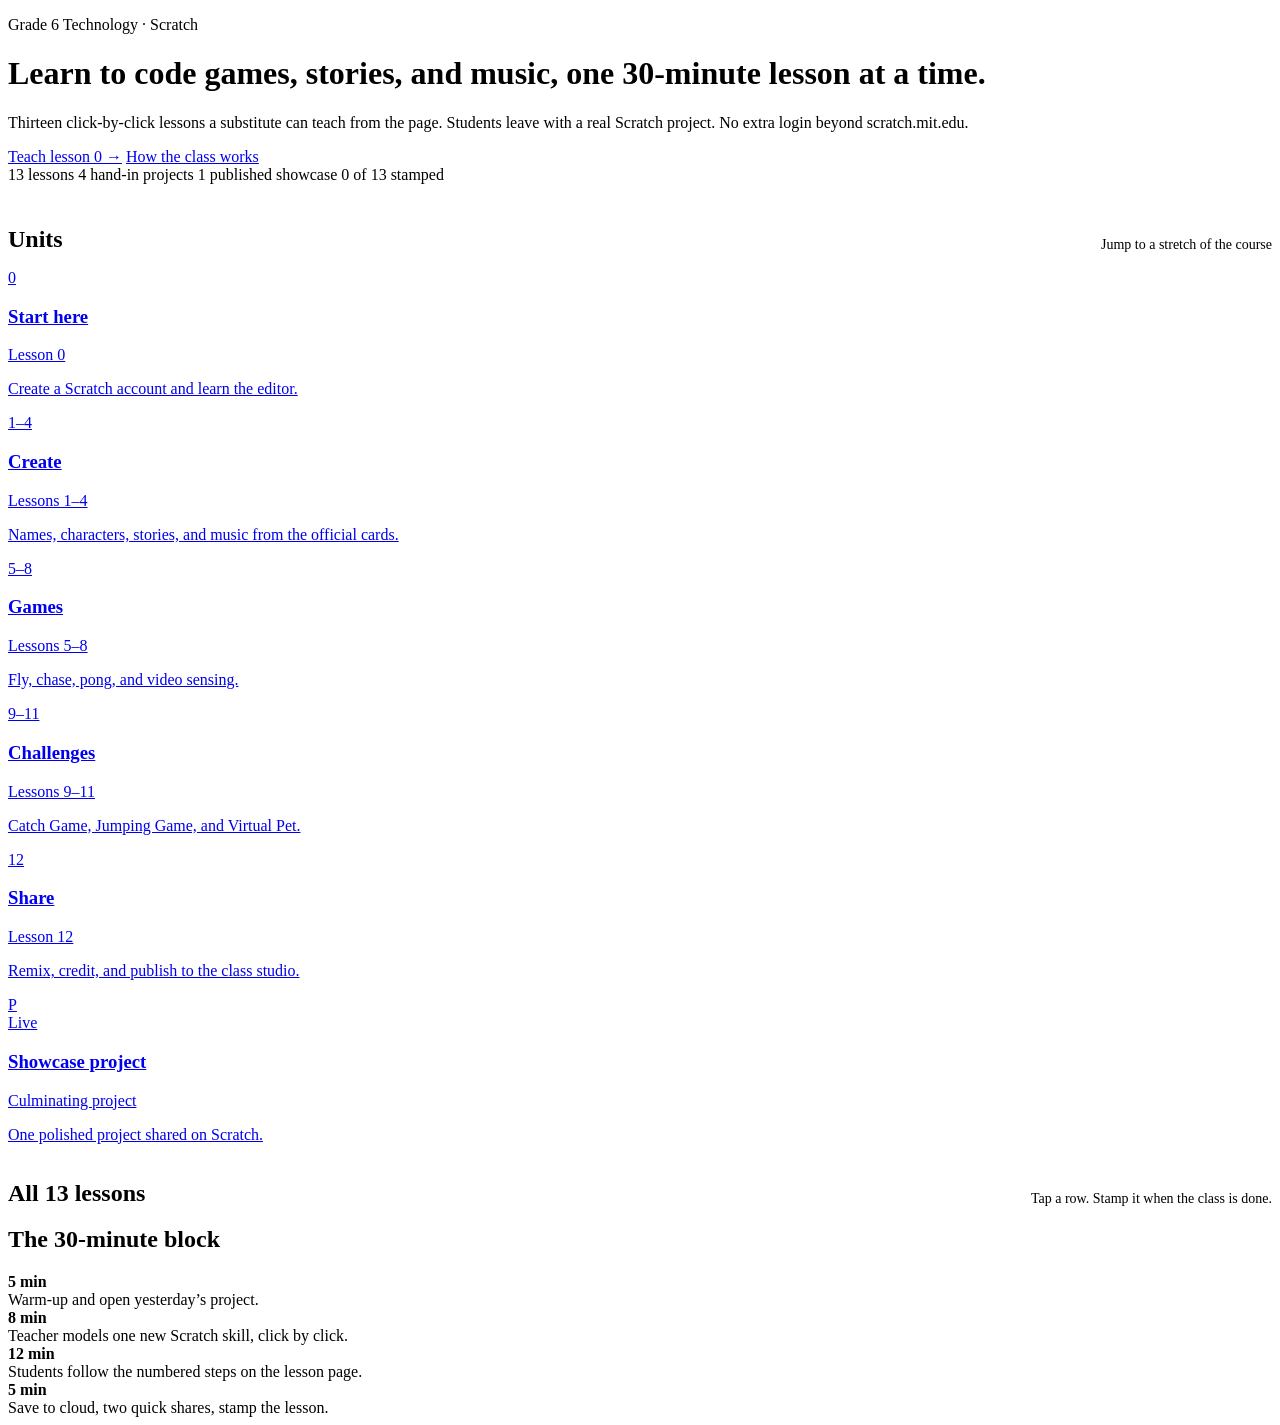
==== index.html @ 729f9aac "Add course map, lesson page, and how-to page" ====
<!DOCTYPE html>
<html lang="en">
<head>
  <meta charset="UTF-8" />
  <meta name="viewport" content="width=device-width, initial-scale=1.0" />
  <title>Grade 6 Tech · Scratch</title>
  <link rel="icon" href="favicon.svg" type="image/svg+xml" />
  <link rel="preconnect" href="https://fonts.googleapis.com" />
  <link href="https://fonts.googleapis.com/css2?family=Figtree:wght@400;500;600;650;700&family=Newsreader:opsz,wght@6..72,500;6..72,560;6..72,650&display=swap" rel="stylesheet" />
  <link rel="stylesheet" href="styles.css" />
</head>
<body>
  <div id="app">
    <div class="hero-grid">
      <div>
        <p class="kicker">Grade 6 Technology · Scratch</p>
        <h1>Learn to code games, stories, and music, one 30-minute lesson at a time.</h1>
        <p class="lead">Thirteen click-by-click lessons a substitute can teach from the page. Students leave with a real Scratch project. No extra login beyond scratch.mit.edu.</p>
        <div class="actions">
          <a class="btn btn-primary" id="teach-now" href="lesson.html?n=0">Teach lesson 0 →</a>
          <a class="btn btn-ghost" href="how-to.html">How the class works</a>
        </div>
        <div class="meta-row">
          <span>13 lessons</span>
          <span>4 hand-in projects</span>
          <span>1 published showcase</span>
          <span id="stamp-meta">0 of 13 stamped</span>
        </div>
      </div>
      <aside class="panel" id="this-week"></aside>
    </div>

    <div style="display:flex;align-items:end;justify-content:space-between;gap:12px;margin-top:42px;">
      <h2 style="margin:0;">Units</h2>
      <div style="color:var(--subtle);font-size:14px;">Jump to a stretch of the course</div>
    </div>
    <div class="cards" style="margin-top:16px;">
      <a class="card" href="lesson.html?n=0">
        <div class="card-top"><div class="icon-pill">0</div></div>
        <h3>Start here</h3>
        <div class="weeks">Lesson 0</div>
        <p>Create a Scratch account and learn the editor.</p>
      </a>
      <a class="card" href="lesson.html?n=1">
        <div class="card-top"><div class="icon-pill">1–4</div></div>
        <h3>Create</h3>
        <div class="weeks">Lessons 1–4</div>
        <p>Names, characters, stories, and music from the official cards.</p>
      </a>
      <a class="card" href="lesson.html?n=5">
        <div class="card-top"><div class="icon-pill">5–8</div></div>
        <h3>Games</h3>
        <div class="weeks">Lessons 5–8</div>
        <p>Fly, chase, pong, and video sensing.</p>
      </a>
      <a class="card" href="lesson.html?n=9">
        <div class="card-top"><div class="icon-pill">9–11</div></div>
        <h3>Challenges</h3>
        <div class="weeks">Lessons 9–11</div>
        <p>Catch Game, Jumping Game, and Virtual Pet.</p>
      </a>
      <a class="card" href="lesson.html?n=12">
        <div class="card-top"><div class="icon-pill">12</div></div>
        <h3>Share</h3>
        <div class="weeks">Lesson 12</div>
        <p>Remix, credit, and publish to the class studio.</p>
      </a>
      <a class="card" href="final.html">
        <div class="card-top"><div class="icon-pill">P</div><span class="badge">Live</span></div>
        <h3>Showcase project</h3>
        <div class="weeks">Culminating project</div>
        <p>One polished project shared on Scratch.</p>
      </a>
    </div>

    <div style="display:flex;align-items:end;justify-content:space-between;gap:12px;margin-top:36px;">
      <h2 style="margin:0;">All 13 lessons</h2>
      <div style="color:var(--subtle);font-size:14px;">Tap a row. Stamp it when the class is done.</div>
    </div>
    <div class="lesson-list" id="lesson-list" style="margin-top:14px;"></div>

    <h2>The 30-minute block</h2>
    <div class="cards">
      <div class="note" style="margin:0;"><strong>5 min</strong><br>Warm-up and open yesterday’s project.</div>
      <div class="note" style="margin:0;"><strong>8 min</strong><br>Teacher models one new Scratch skill, click by click.</div>
      <div class="note" style="margin:0;"><strong>12 min</strong><br>Students follow the numbered steps on the lesson page.</div>
      <div class="note" style="margin:0;"><strong>5 min</strong><br>Save to cloud, two quick shares, stamp the lesson.</div>
    </div>
  </div>
  <script src="lessons-a1.js"></script>
  <script src="lessons-a2.js"></script>
  <script src="lessons-b.js"></script>
  <script src="data.js"></script>
  <script src="app.js"></script>
</body>
</html>
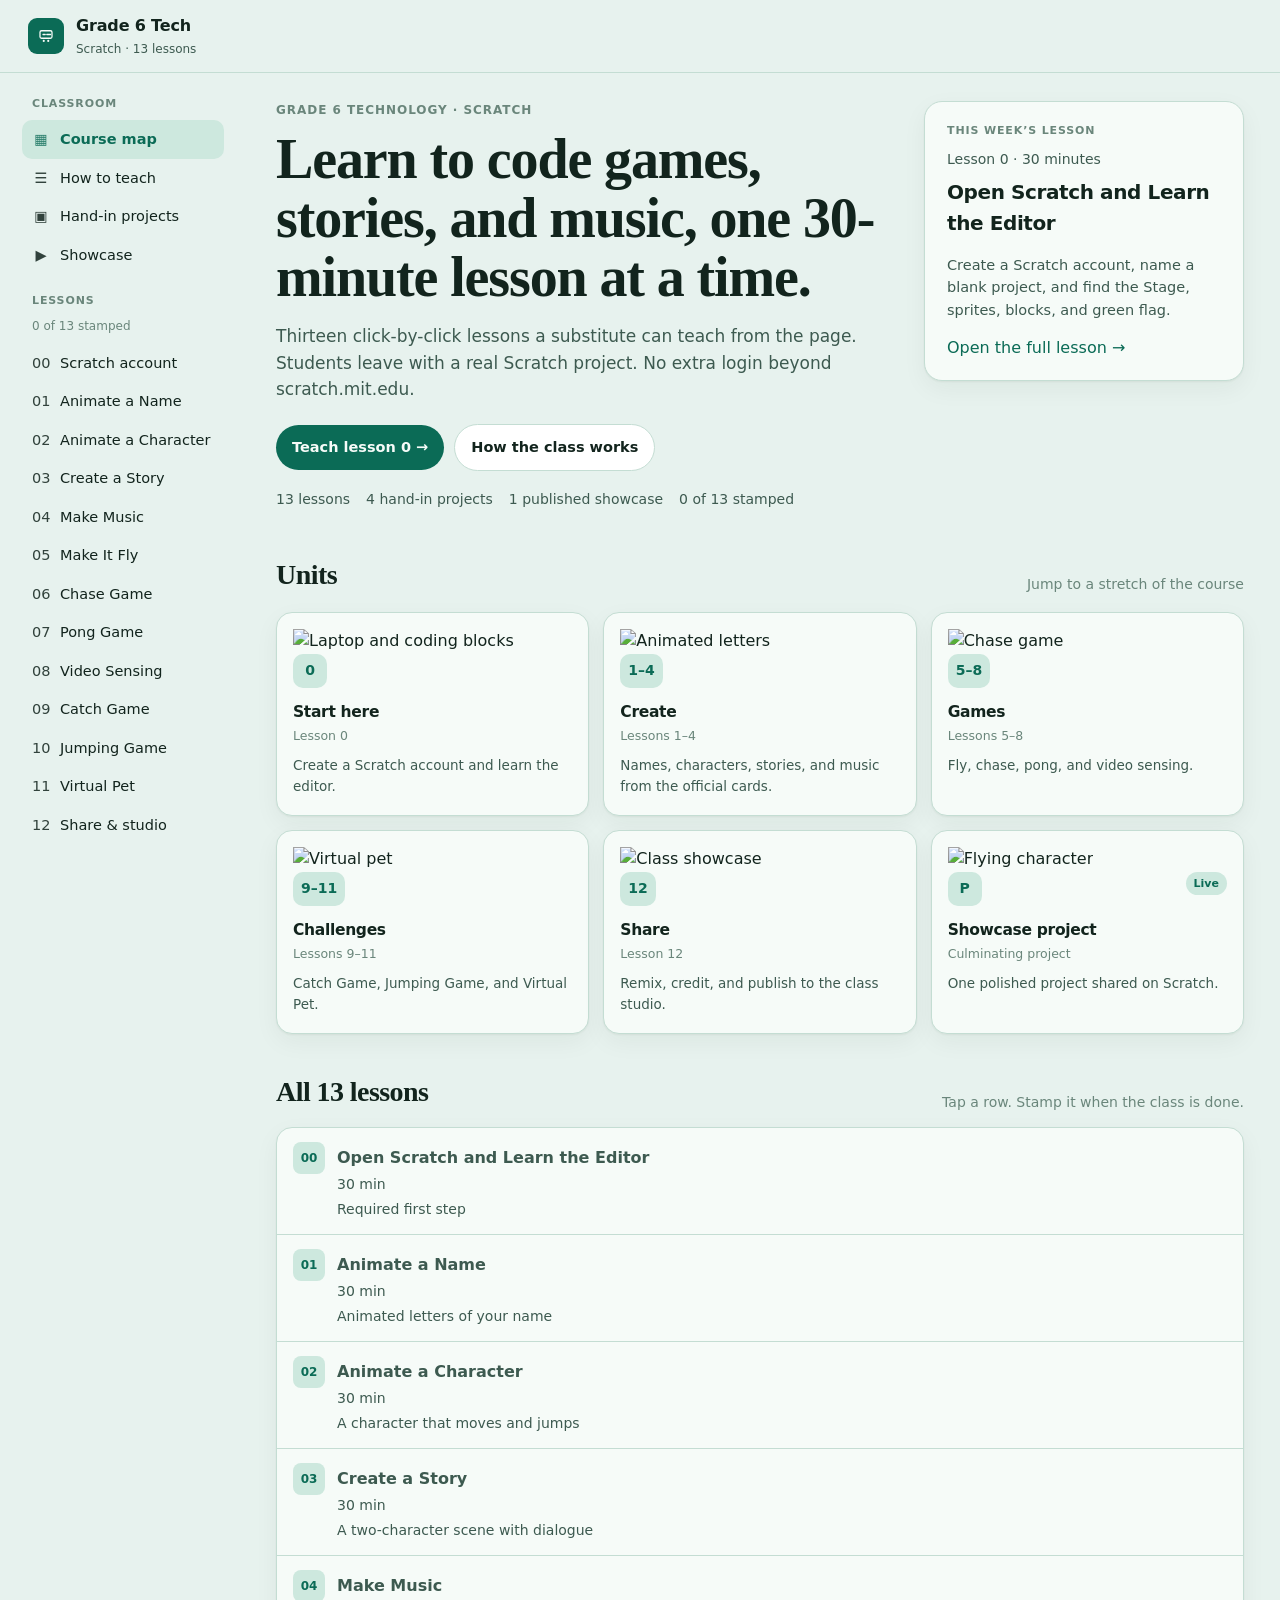
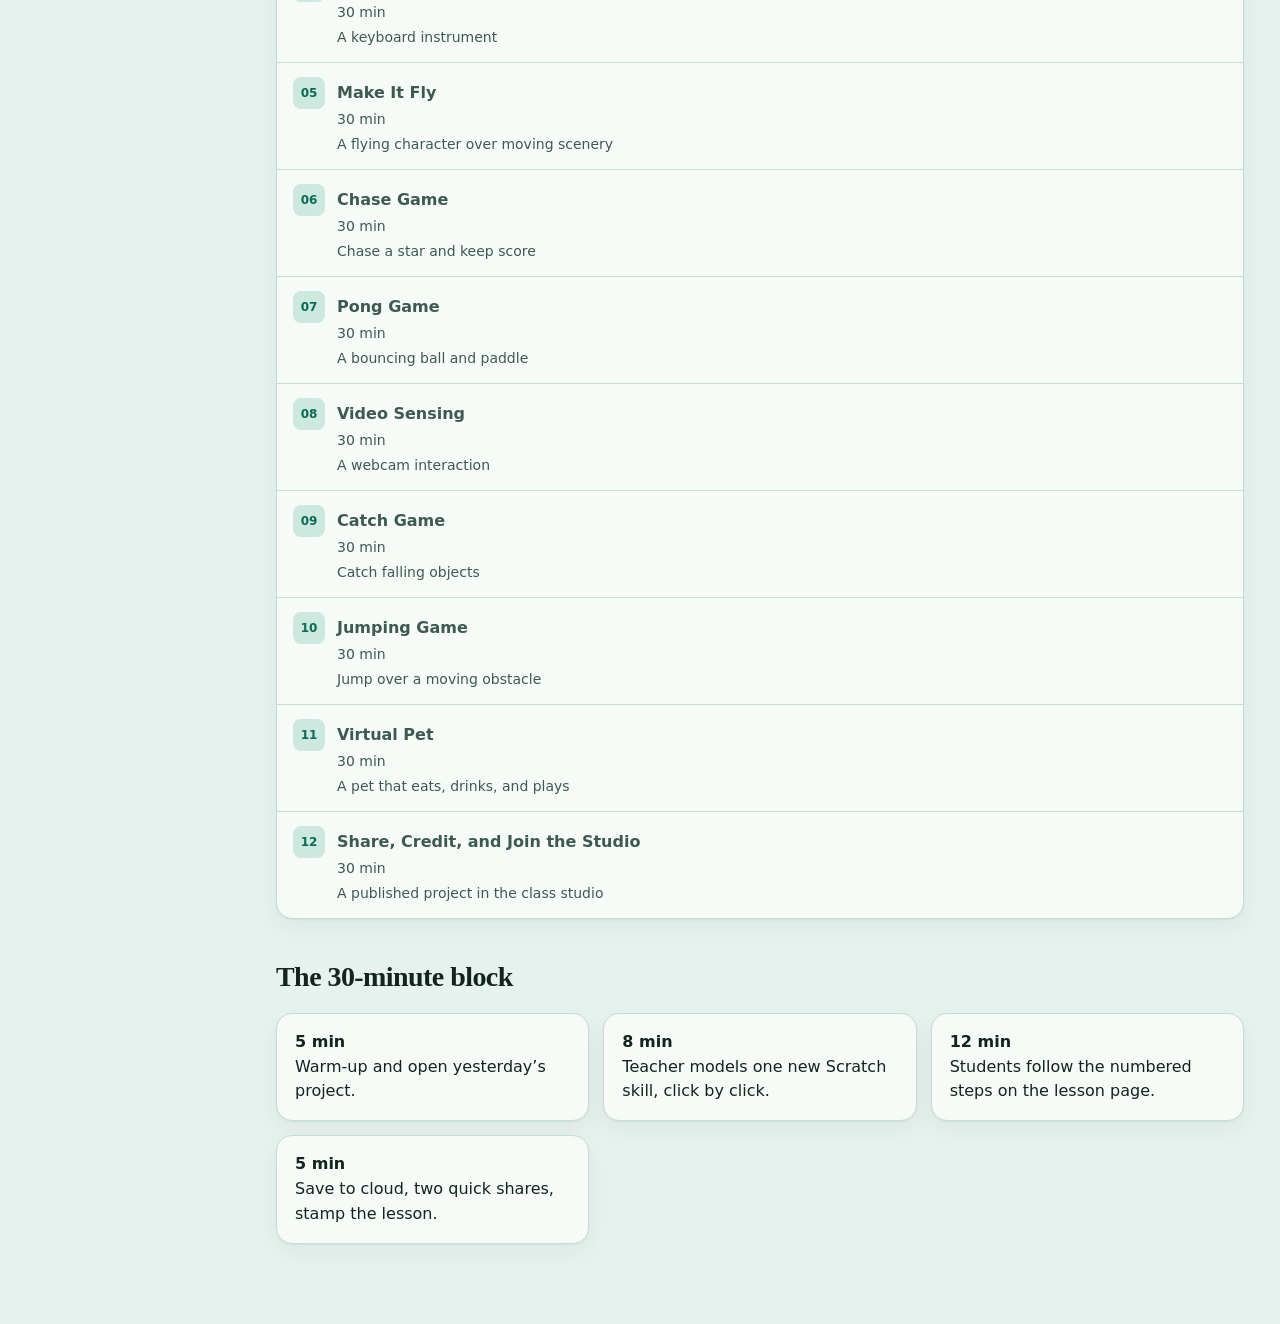
==== commit 19cdf831: "Add unit card illustrations on the course map" ====
--- a/index.html
+++ b/index.html
@@ -36,36 +36,42 @@
     </div>
     <div class="cards" style="margin-top:16px;">
       <a class="card" href="lesson.html?n=0">
+        <div class="card-art"><img src="img/thumb-0.svg" alt="Laptop and coding blocks"></div>
         <div class="card-top"><div class="icon-pill">0</div></div>
         <h3>Start here</h3>
         <div class="weeks">Lesson 0</div>
         <p>Create a Scratch account and learn the editor.</p>
       </a>
       <a class="card" href="lesson.html?n=1">
+        <div class="card-art"><img src="img/thumb-1.svg" alt="Animated letters"></div>
         <div class="card-top"><div class="icon-pill">1–4</div></div>
         <h3>Create</h3>
         <div class="weeks">Lessons 1–4</div>
         <p>Names, characters, stories, and music from the official cards.</p>
       </a>
       <a class="card" href="lesson.html?n=5">
+        <div class="card-art"><img src="img/thumb-6.svg" alt="Chase game"></div>
         <div class="card-top"><div class="icon-pill">5–8</div></div>
         <h3>Games</h3>
         <div class="weeks">Lessons 5–8</div>
         <p>Fly, chase, pong, and video sensing.</p>
       </a>
       <a class="card" href="lesson.html?n=9">
+        <div class="card-art"><img src="img/thumb-11.svg" alt="Virtual pet"></div>
         <div class="card-top"><div class="icon-pill">9–11</div></div>
         <h3>Challenges</h3>
         <div class="weeks">Lessons 9–11</div>
         <p>Catch Game, Jumping Game, and Virtual Pet.</p>
       </a>
       <a class="card" href="lesson.html?n=12">
+        <div class="card-art"><img src="img/thumb-12.svg" alt="Class showcase"></div>
         <div class="card-top"><div class="icon-pill">12</div></div>
         <h3>Share</h3>
         <div class="weeks">Lesson 12</div>
         <p>Remix, credit, and publish to the class studio.</p>
       </a>
       <a class="card" href="final.html">
+        <div class="card-art"><img src="img/thumb-5.svg" alt="Flying character"></div>
         <div class="card-top"><div class="icon-pill">P</div><span class="badge">Live</span></div>
         <h3>Showcase project</h3>
         <div class="weeks">Culminating project</div>
@@ -91,6 +97,7 @@
   <script src="lessons-a2.js"></script>
   <script src="lessons-b.js"></script>
   <script src="data.js"></script>
+  <script src="graphics.js"></script>
   <script src="app.js"></script>
 </body>
 </html>
--- a/styles.css
+++ b/styles.css
@@ -0,0 +1,346 @@
+:root {
+  --bg: #e7f2ee;
+  --surface: #eef7f3;
+  --paper: #f6fbf8;
+  --fg: #12241d;
+  --muted: #3d5a50;
+  --subtle: #6a867b;
+  --primary: #0b6b56;
+  --primary-soft: #cde8de;
+  --line: #c4ddd3;
+  --hover-line: #a6cbbd;
+  --shadow: 0 1px 2px rgba(18, 36, 29, 0.05), 0 8px 24px rgba(18, 36, 29, 0.05);
+  --font-sans: "Figtree", ui-sans-serif, system-ui, sans-serif;
+  --font-display: "Newsreader", "Iowan Old Style", Georgia, serif;
+}
+
+* { box-sizing: border-box; }
+html, body { margin: 0; }
+html { scroll-behavior: smooth; }
+body {
+  font-family: var(--font-sans);
+  background: var(--bg);
+  color: var(--fg);
+  min-height: 100vh;
+  line-height: 1.55;
+}
+
+a { color: var(--primary); text-decoration: none; }
+a:hover { text-decoration: underline; }
+button:not(:disabled) { cursor: pointer; }
+
+.topbar {
+  position: sticky;
+  top: 0;
+  z-index: 40;
+  display: flex;
+  align-items: center;
+  justify-content: space-between;
+  gap: 16px;
+  padding: 14px 28px;
+  background: var(--bg);
+  border-bottom: 1px solid var(--line);
+}
+.brand-wrap { display: flex; align-items: center; gap: 8px; }
+.brand {
+  display: flex;
+  align-items: center;
+  gap: 12px;
+  color: inherit;
+  text-decoration: none;
+}
+.brand:hover { text-decoration: none; }
+.logo {
+  width: 36px;
+  height: 36px;
+  border-radius: 9px;
+  background: var(--primary);
+  color: var(--paper);
+  display: grid;
+  place-items: center;
+  flex-shrink: 0;
+}
+.brand-title { font-weight: 650; font-size: 16px; letter-spacing: -0.01em; }
+.brand-sub { font-size: 12px; color: var(--muted); margin-top: 1px; }
+.menu-btn {
+  display: none;
+  width: 44px;
+  height: 44px;
+  border: 0;
+  background: transparent;
+  font-size: 20px;
+  color: var(--fg);
+}
+
+.role-toggle {
+  display: inline-flex;
+  background: #fff;
+  border: 1px solid var(--line);
+  border-radius: 999px;
+  padding: 3px;
+}
+.role-toggle button {
+  border: 0;
+  background: transparent;
+  color: var(--muted);
+  font: inherit;
+  font-size: 13px;
+  font-weight: 600;
+  padding: 6px 12px;
+  min-height: 32px;
+  border-radius: 999px;
+}
+.role-toggle button.active {
+  background: var(--primary);
+  color: #f6fbf8;
+}
+
+.shell {
+  display: grid;
+  grid-template-columns: 240px minmax(0, 1fr);
+  min-height: calc(100vh - 65px);
+}
+.sidebar { padding: 22px 16px 40px 22px; }
+.nav-label {
+  font-size: 11px;
+  letter-spacing: 0.08em;
+  text-transform: uppercase;
+  color: var(--subtle);
+  font-weight: 650;
+  margin: 18px 10px 8px;
+}
+.nav-label:first-child { margin-top: 0; }
+.nav-meta { margin: 0 10px 8px; font-size: 12px; color: var(--subtle); }
+.nav-link {
+  display: flex;
+  align-items: center;
+  gap: 10px;
+  padding: 8px 10px;
+  border-radius: 10px;
+  color: var(--fg);
+  text-decoration: none;
+  font-size: 14.5px;
+}
+.nav-link:hover { background: rgba(11, 107, 86, 0.07); text-decoration: none; }
+.nav-link.active { background: var(--primary-soft); color: var(--primary); font-weight: 600; }
+.nav-ico { width: 18px; text-align: center; opacity: 0.85; }
+
+.nav-overlay {
+  position: fixed;
+  inset: 65px 0 0;
+  z-index: 30;
+  background: rgba(231, 242, 238, 0.97);
+  overflow: auto;
+  padding: 16px;
+}
+
+.main { padding: 28px 36px 80px; max-width: 1080px; }
+.kicker {
+  font-size: 12px;
+  letter-spacing: 0.08em;
+  text-transform: uppercase;
+  color: var(--subtle);
+  font-weight: 650;
+  margin: 0 0 10px;
+}
+h1, h2, h3 { font-family: var(--font-display); font-weight: 560; letter-spacing: -0.02em; }
+h1 { font-size: clamp(36px, 5vw, 56px); line-height: 1.05; margin: 0 0 16px; }
+h2 { font-size: 28px; margin: 36px 0 14px; }
+h3 { font-size: 22px; margin: 0 0 8px; }
+.lead { font-size: 17px; color: var(--muted); max-width: 42rem; }
+
+.actions { display: flex; flex-wrap: wrap; gap: 10px; margin: 22px 0 18px; align-items: center; }
+.btn {
+  display: inline-flex;
+  align-items: center;
+  gap: 8px;
+  border: 0;
+  border-radius: 999px;
+  padding: 11px 16px;
+  font: inherit;
+  font-weight: 650;
+  font-size: 14.5px;
+  text-decoration: none;
+}
+.btn:hover { text-decoration: none; }
+.btn-primary { background: var(--primary); color: #f6fbf8; }
+.btn-primary:hover { background: #084d3e; }
+.btn-ghost {
+  background: #fff;
+  color: var(--fg);
+  border: 1px solid var(--line);
+}
+.meta-row {
+  display: flex;
+  flex-wrap: wrap;
+  gap: 16px;
+  color: var(--muted);
+  font-size: 14px;
+}
+
+.hero-grid {
+  display: grid;
+  grid-template-columns: minmax(0, 1fr) 320px;
+  gap: 28px;
+  align-items: start;
+}
+.panel {
+  background: var(--paper);
+  border: 1px solid var(--line);
+  border-radius: 18px;
+  box-shadow: var(--shadow);
+  padding: 20px 22px;
+}
+.panel h3 { font-family: var(--font-sans); font-size: 20px; font-weight: 700; }
+.soft-kicker { color: var(--subtle); font-size: 11px; letter-spacing: 0.08em; text-transform: uppercase; font-weight: 700; margin-bottom: 10px; }
+.week-meta { color: var(--muted); font-size: 14px; margin-bottom: 6px; }
+.panel p { color: var(--muted); font-size: 14.5px; }
+
+.cards {
+  display: grid;
+  grid-template-columns: repeat(3, minmax(0, 1fr));
+  gap: 14px;
+}
+.card {
+  background: var(--paper);
+  border: 1px solid var(--line);
+  border-radius: 16px;
+  padding: 16px 16px 14px;
+  box-shadow: var(--shadow);
+  color: inherit;
+  text-decoration: none;
+  display: block;
+}
+.card:hover { border-color: var(--hover-line); text-decoration: none; }
+.card-top { display: flex; align-items: flex-start; justify-content: space-between; gap: 8px; }
+.icon-pill {
+  min-width: 34px; height: 34px; padding: 0 8px; border-radius: 10px;
+  background: var(--primary-soft); color: var(--primary);
+  display: grid; place-items: center; font-size: 14px; font-weight: 600;
+}
+.badge {
+  font-size: 11px; font-weight: 700; padding: 3px 8px; border-radius: 999px;
+  background: var(--primary-soft); color: var(--primary);
+}
+.card h3 { font-family: var(--font-sans); font-size: 15.5px; font-weight: 700; margin: 12px 0 0; }
+.weeks { color: var(--subtle); font-size: 12.5px; margin-top: 2px; }
+.card p { color: var(--muted); font-size: 13.5px; margin: 10px 0 4px; }
+
+.lesson-list {
+  overflow: hidden;
+  background: var(--paper);
+  border: 1px solid var(--line);
+  border-radius: 16px;
+  box-shadow: var(--shadow);
+}
+.lesson-row {
+  display: flex;
+  align-items: flex-start;
+  gap: 12px;
+  padding: 14px 16px;
+  color: inherit;
+  text-decoration: none;
+}
+.lesson-row.bordered { border-top: 1px solid var(--line); }
+.lesson-row:hover { background: rgba(205, 232, 222, 0.45); text-decoration: none; }
+.row-top { display: flex; justify-content: space-between; gap: 8px; flex-wrap: wrap; }
+.row-top strong { font-family: var(--font-sans); font-size: 16px; }
+.mins { font-size: 12px; color: var(--subtle); }
+.muted { display: block; margin-top: 2px; color: var(--muted); font-size: 14px; }
+
+.note {
+  background: var(--paper);
+  border: 1px solid var(--line);
+  border-radius: 16px;
+  padding: 16px 18px;
+  margin: 12px 0;
+  box-shadow: var(--shadow);
+}
+.note h3, .note h4 { font-family: var(--font-sans); font-weight: 700; font-size: 20px; }
+.steps { padding-left: 18px; }
+.steps li { margin: 10px 0; }
+.note ul { padding-left: 18px; }
+.note li { margin: 8px 0; }
+.teacher-only.hidden-role, .student-only.hidden-role { display: none !important; }
+.hint { color: var(--muted); font-size: 14px; margin: 0 0 12px; }
+.count { color: var(--muted); font-size: 14px; margin: 0 0 20px; }
+
+.step-cards, .check-cards { list-style: none; padding: 0; margin: 0; display: flex; flex-direction: column; gap: 10px; }
+.step-card, .check-card {
+  width: 100%;
+  display: flex;
+  align-items: flex-start;
+  gap: 12px;
+  text-align: left;
+  border: 1px solid var(--line);
+  background: var(--surface);
+  border-radius: 12px;
+  padding: 14px;
+  font: inherit;
+  color: inherit;
+}
+.step-card:hover, .check-card:hover { border-color: var(--hover-line); }
+.step-card.done, .check-card.done { background: rgba(205, 232, 222, 0.7); border-color: rgba(11, 107, 86, 0.28); }
+.step-num {
+  width: 32px;
+  height: 32px;
+  border-radius: 8px;
+  background: var(--primary-soft);
+  color: var(--primary);
+  display: grid;
+  place-items: center;
+  font-size: 12px;
+  font-weight: 700;
+  flex-shrink: 0;
+  font-variant-numeric: tabular-nums;
+}
+.step-num.stamped, .step-card.done .step-num { background: var(--primary); color: #f6fbf8; }
+.step-body { min-width: 0; flex: 1; }
+.step-body strong { display: block; }
+.step-body span { display: block; margin-top: 4px; color: var(--muted); font-size: 14px; line-height: 1.5; }
+.check-box {
+  width: 20px;
+  height: 20px;
+  margin-top: 2px;
+  border-radius: 6px;
+  border: 1px solid var(--hover-line);
+  background: var(--paper);
+  display: grid;
+  place-items: center;
+  font-size: 12px;
+  flex-shrink: 0;
+  color: #f6fbf8;
+}
+.check-card.done .check-box { background: var(--primary); border-color: var(--primary); }
+.check-card.done span:last-child { color: var(--muted); text-decoration: line-through; }
+
+.toolbar { display: flex; gap: 8px; justify-content: flex-end; }
+.ghost-btn {
+  background: #fff; border: 1px solid var(--line); border-radius: 12px;
+  padding: 8px 12px; font: inherit; font-size: 13.5px; font-weight: 650;
+}
+
+code, .code {
+  font-family: ui-monospace, SFMono-Regular, Menlo, monospace;
+  font-size: 0.92em;
+  background: var(--primary-soft);
+  color: var(--primary);
+  padding: 1px 6px;
+  border-radius: 6px;
+}
+
+@media print {
+  .topbar, .sidebar, .toolbar, .actions, .role-toggle, .menu-btn, .nav-overlay { display: none !important; }
+  .shell { display: block; }
+  .main { padding: 0; max-width: none; }
+  body { background: #fff; }
+}
+
+@media (max-width: 980px) {
+  .shell { grid-template-columns: 1fr; }
+  .sidebar { display: none; }
+  .menu-btn { display: grid; place-items: center; }
+  .hero-grid, .cards { grid-template-columns: 1fr; }
+  .main { padding: 20px 16px 60px; }
+  .topbar { padding: 12px 16px; }
+}
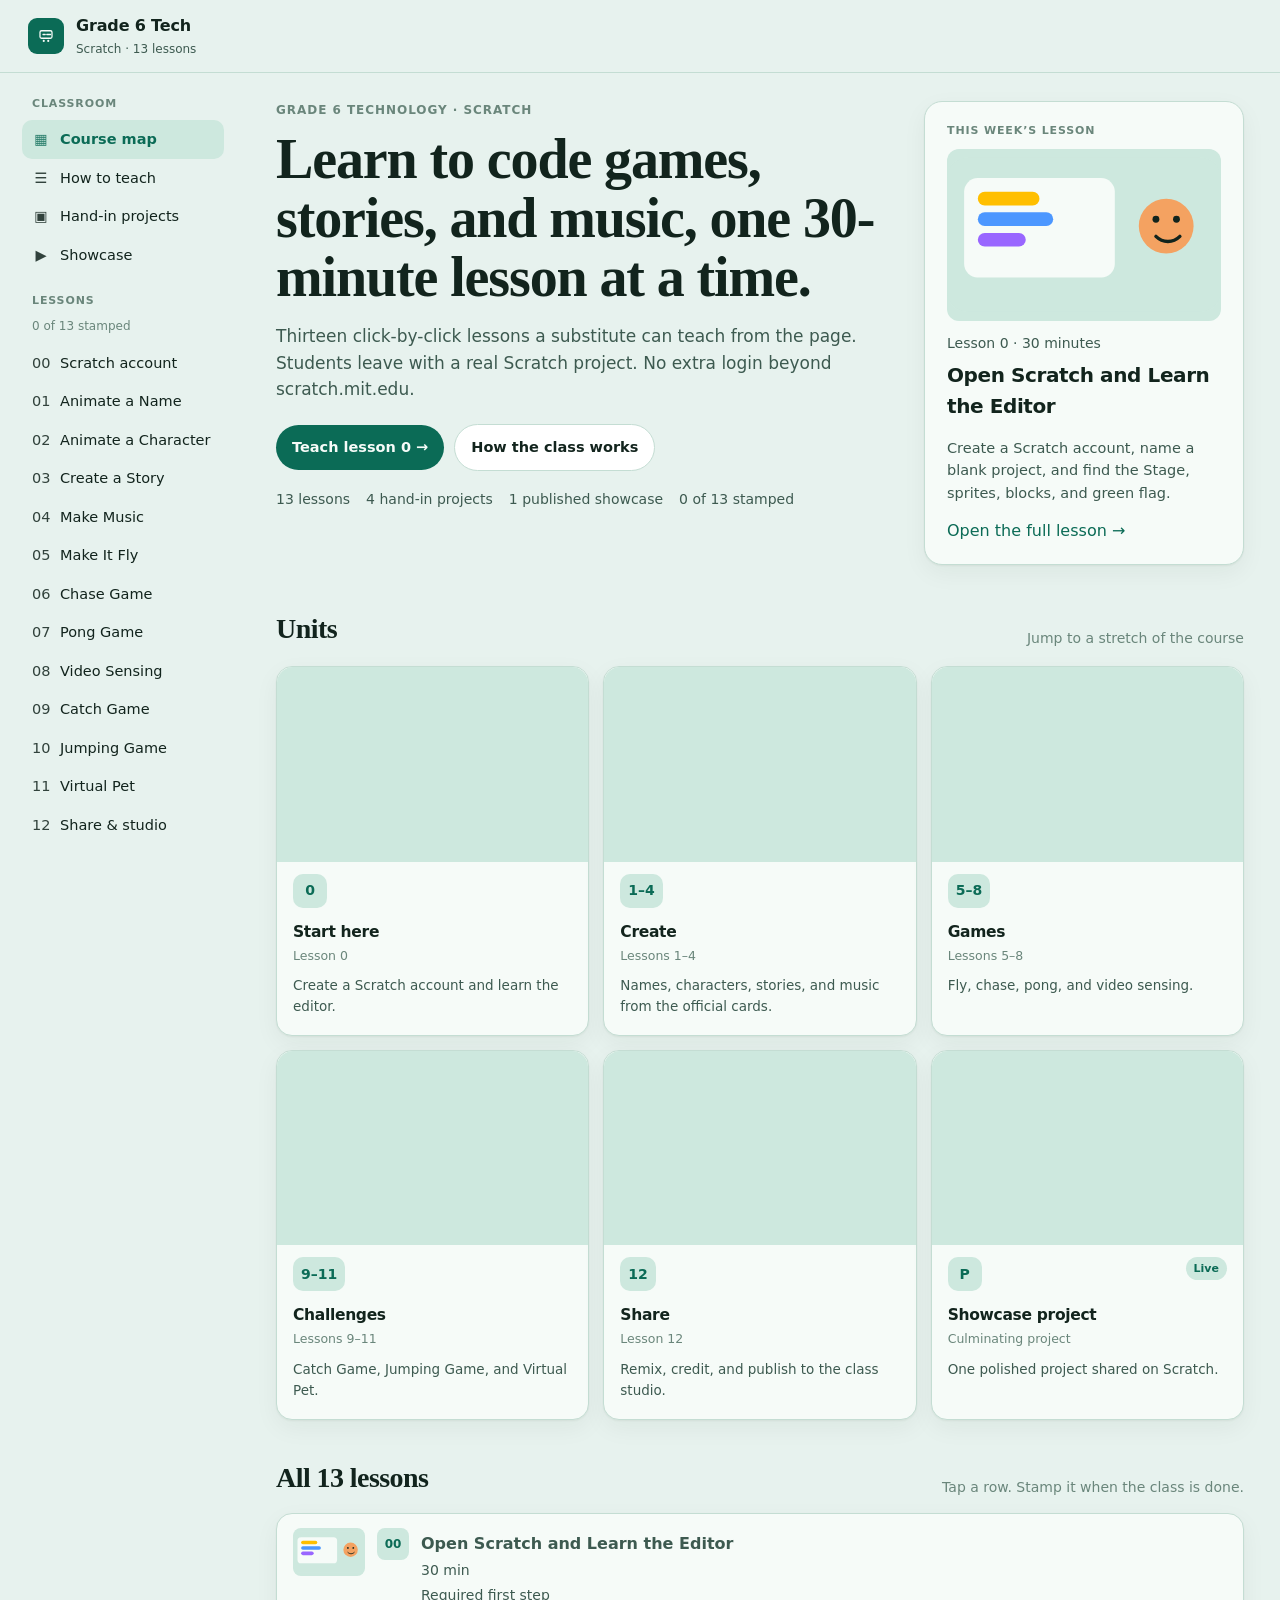
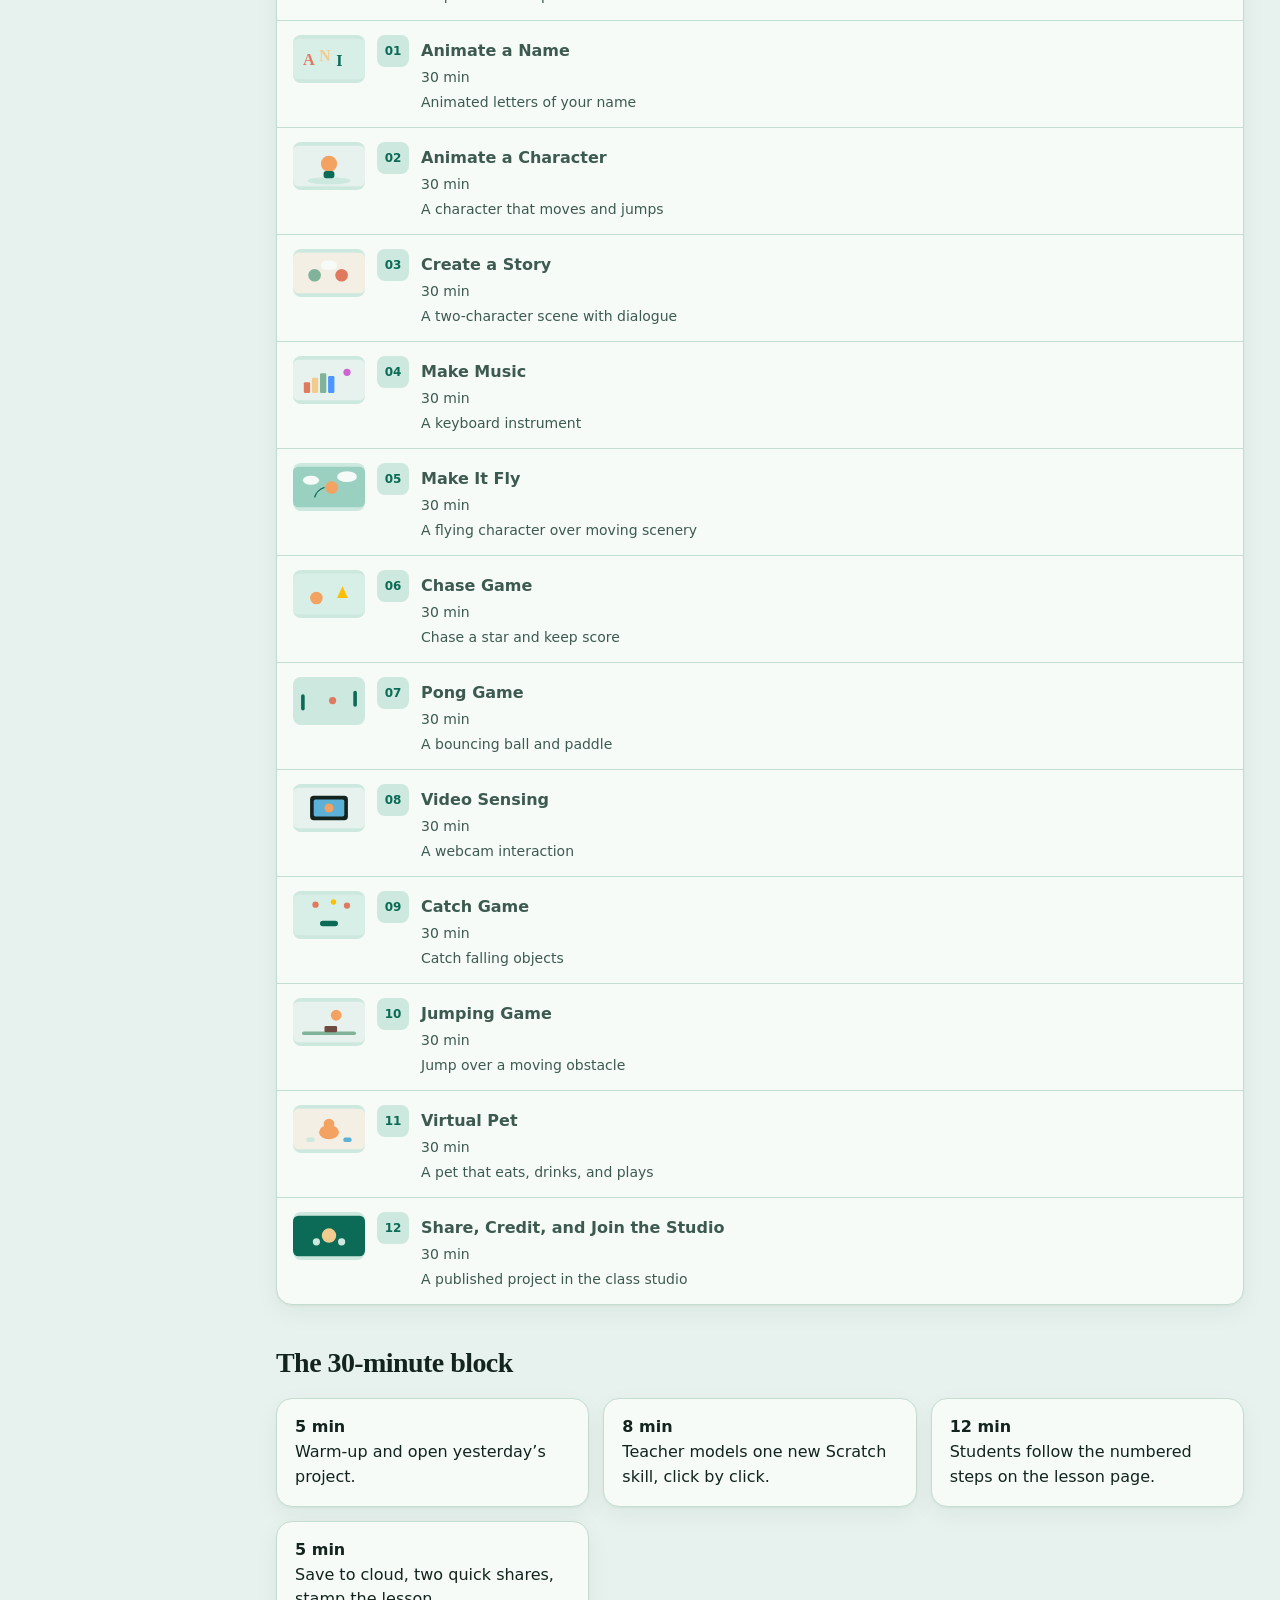
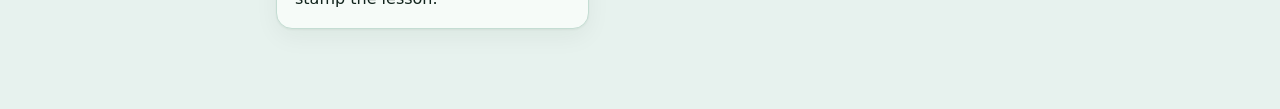
==== commit 93ce42dc: "Cache-bust stylesheet so homepage layout fix loads" ====
--- a/index.html
+++ b/index.html
@@ -7,7 +7,7 @@
   <link rel="icon" href="favicon.svg" type="image/svg+xml" />
   <link rel="preconnect" href="https://fonts.googleapis.com" />
   <link href="https://fonts.googleapis.com/css2?family=Figtree:wght@400;500;600;650;700&family=Newsreader:opsz,wght@6..72,500;6..72,560;6..72,650&display=swap" rel="stylesheet" />
-  <link rel="stylesheet" href="styles.css" />
+  <link rel="stylesheet" href="styles.css?v=3" />
 </head>
 <body>
   <div id="app">
@@ -36,42 +36,42 @@
     </div>
     <div class="cards" style="margin-top:16px;">
       <a class="card" href="lesson.html?n=0">
-        <div class="card-art"><img src="img/thumb-0.svg" alt="Laptop and coding blocks"></div>
+        <div class="card-art" data-scene="editor"></div>
         <div class="card-top"><div class="icon-pill">0</div></div>
         <h3>Start here</h3>
         <div class="weeks">Lesson 0</div>
         <p>Create a Scratch account and learn the editor.</p>
       </a>
       <a class="card" href="lesson.html?n=1">
-        <div class="card-art"><img src="img/thumb-1.svg" alt="Animated letters"></div>
+        <div class="card-art" data-scene="letters"></div>
         <div class="card-top"><div class="icon-pill">1–4</div></div>
         <h3>Create</h3>
         <div class="weeks">Lessons 1–4</div>
         <p>Names, characters, stories, and music from the official cards.</p>
       </a>
       <a class="card" href="lesson.html?n=5">
-        <div class="card-art"><img src="img/thumb-6.svg" alt="Chase game"></div>
+        <div class="card-art" data-scene="chase"></div>
         <div class="card-top"><div class="icon-pill">5–8</div></div>
         <h3>Games</h3>
         <div class="weeks">Lessons 5–8</div>
         <p>Fly, chase, pong, and video sensing.</p>
       </a>
       <a class="card" href="lesson.html?n=9">
-        <div class="card-art"><img src="img/thumb-11.svg" alt="Virtual pet"></div>
+        <div class="card-art" data-scene="pet"></div>
         <div class="card-top"><div class="icon-pill">9–11</div></div>
         <h3>Challenges</h3>
         <div class="weeks">Lessons 9–11</div>
         <p>Catch Game, Jumping Game, and Virtual Pet.</p>
       </a>
       <a class="card" href="lesson.html?n=12">
-        <div class="card-art"><img src="img/thumb-12.svg" alt="Class showcase"></div>
+        <div class="card-art" data-scene="share"></div>
         <div class="card-top"><div class="icon-pill">12</div></div>
         <h3>Share</h3>
         <div class="weeks">Lesson 12</div>
         <p>Remix, credit, and publish to the class studio.</p>
       </a>
       <a class="card" href="final.html">
-        <div class="card-art"><img src="img/thumb-5.svg" alt="Flying character"></div>
+        <div class="card-art" data-scene="fly"></div>
         <div class="card-top"><div class="icon-pill">P</div><span class="badge">Live</span></div>
         <h3>Showcase project</h3>
         <div class="weeks">Culminating project</div>
--- a/styles.css
+++ b/styles.css
@@ -72,28 +72,7 @@
   color: var(--fg);
 }
 
-.role-toggle {
-  display: inline-flex;
-  background: #fff;
-  border: 1px solid var(--line);
-  border-radius: 999px;
-  padding: 3px;
-}
-.role-toggle button {
-  border: 0;
-  background: transparent;
-  color: var(--muted);
-  font: inherit;
-  font-size: 13px;
-  font-weight: 600;
-  padding: 6px 12px;
-  min-height: 32px;
-  border-radius: 999px;
-}
-.role-toggle button.active {
-  background: var(--primary);
-  color: #f6fbf8;
-}
+.teacher-only { display: none !important; }
 
 .shell {
   display: grid;
@@ -222,6 +201,73 @@
   font-size: 11px; font-weight: 700; padding: 3px 8px; border-radius: 999px;
   background: var(--primary-soft); color: var(--primary);
 }
+.card-art {
+  position: relative;
+  margin: -16px -16px 12px;
+  overflow: hidden;
+  border-radius: 16px 16px 0 0;
+  background: var(--primary-soft);
+  aspect-ratio: 16 / 10;
+}
+.card-art img, .week-art img, .lesson-cover img {
+  display: block;
+  width: 100%;
+  height: 100%;
+  object-fit: cover;
+}
+.week-art {
+  position: relative;
+  overflow: hidden;
+  border-radius: 12px;
+  margin: 0 0 12px;
+  aspect-ratio: 16 / 10;
+  background: var(--primary-soft);
+}
+.lesson-cover {
+  position: relative;
+  margin: 8px 0 20px;
+  overflow: hidden;
+  border-radius: 18px;
+  border: 1px solid var(--line);
+  box-shadow: var(--shadow);
+  background: var(--primary-soft);
+  aspect-ratio: 16 / 10;
+  max-height: 360px;
+}
+.lesson-cover img { object-position: center; }
+.scene-cover {
+  position: absolute;
+  inset: 0;
+}
+.scene-cover svg,
+.week-art svg,
+.card-art svg {
+  width: 100%;
+  height: 100%;
+  display: block;
+}
+.scene-chip {
+  position: absolute;
+  right: 12px;
+  bottom: 12px;
+  width: 132px;
+  background: rgba(246, 251, 248, 0.92);
+  border: 1px solid var(--line);
+  border-radius: 12px;
+  padding: 6px;
+  box-shadow: var(--shadow);
+}
+.scene-chip svg { display: block; width: 100%; height: auto; }
+.row-thumb {
+  width: 72px;
+  height: 48px;
+  border-radius: 8px;
+  flex-shrink: 0;
+  background: var(--primary-soft);
+  overflow: hidden;
+  display: block;
+}
+.row-thumb svg { width: 100%; height: 100%; display: block; }
 .card h3 { font-family: var(--font-sans); font-size: 15.5px; font-weight: 700; margin: 12px 0 0; }
 .weeks { color: var(--subtle); font-size: 12.5px; margin-top: 2px; }
 .card p { color: var(--muted); font-size: 13.5px; margin: 10px 0 4px; }
@@ -261,7 +307,7 @@
 .steps li { margin: 10px 0; }
 .note ul { padding-left: 18px; }
 .note li { margin: 8px 0; }
-.teacher-only.hidden-role, .student-only.hidden-role { display: none !important; }
+.student-only { display: revert; }
 .hint { color: var(--muted); font-size: 14px; margin: 0 0 12px; }
 .count { color: var(--muted); font-size: 14px; margin: 0 0 20px; }
 
@@ -330,7 +376,7 @@
 }
 
 @media print {
-  .topbar, .sidebar, .toolbar, .actions, .role-toggle, .menu-btn, .nav-overlay { display: none !important; }
+  .topbar, .sidebar, .toolbar, .actions, .menu-btn, .nav-overlay { display: none !important; }
   .shell { display: block; }
   .main { padding: 0; max-width: none; }
   body { background: #fff; }
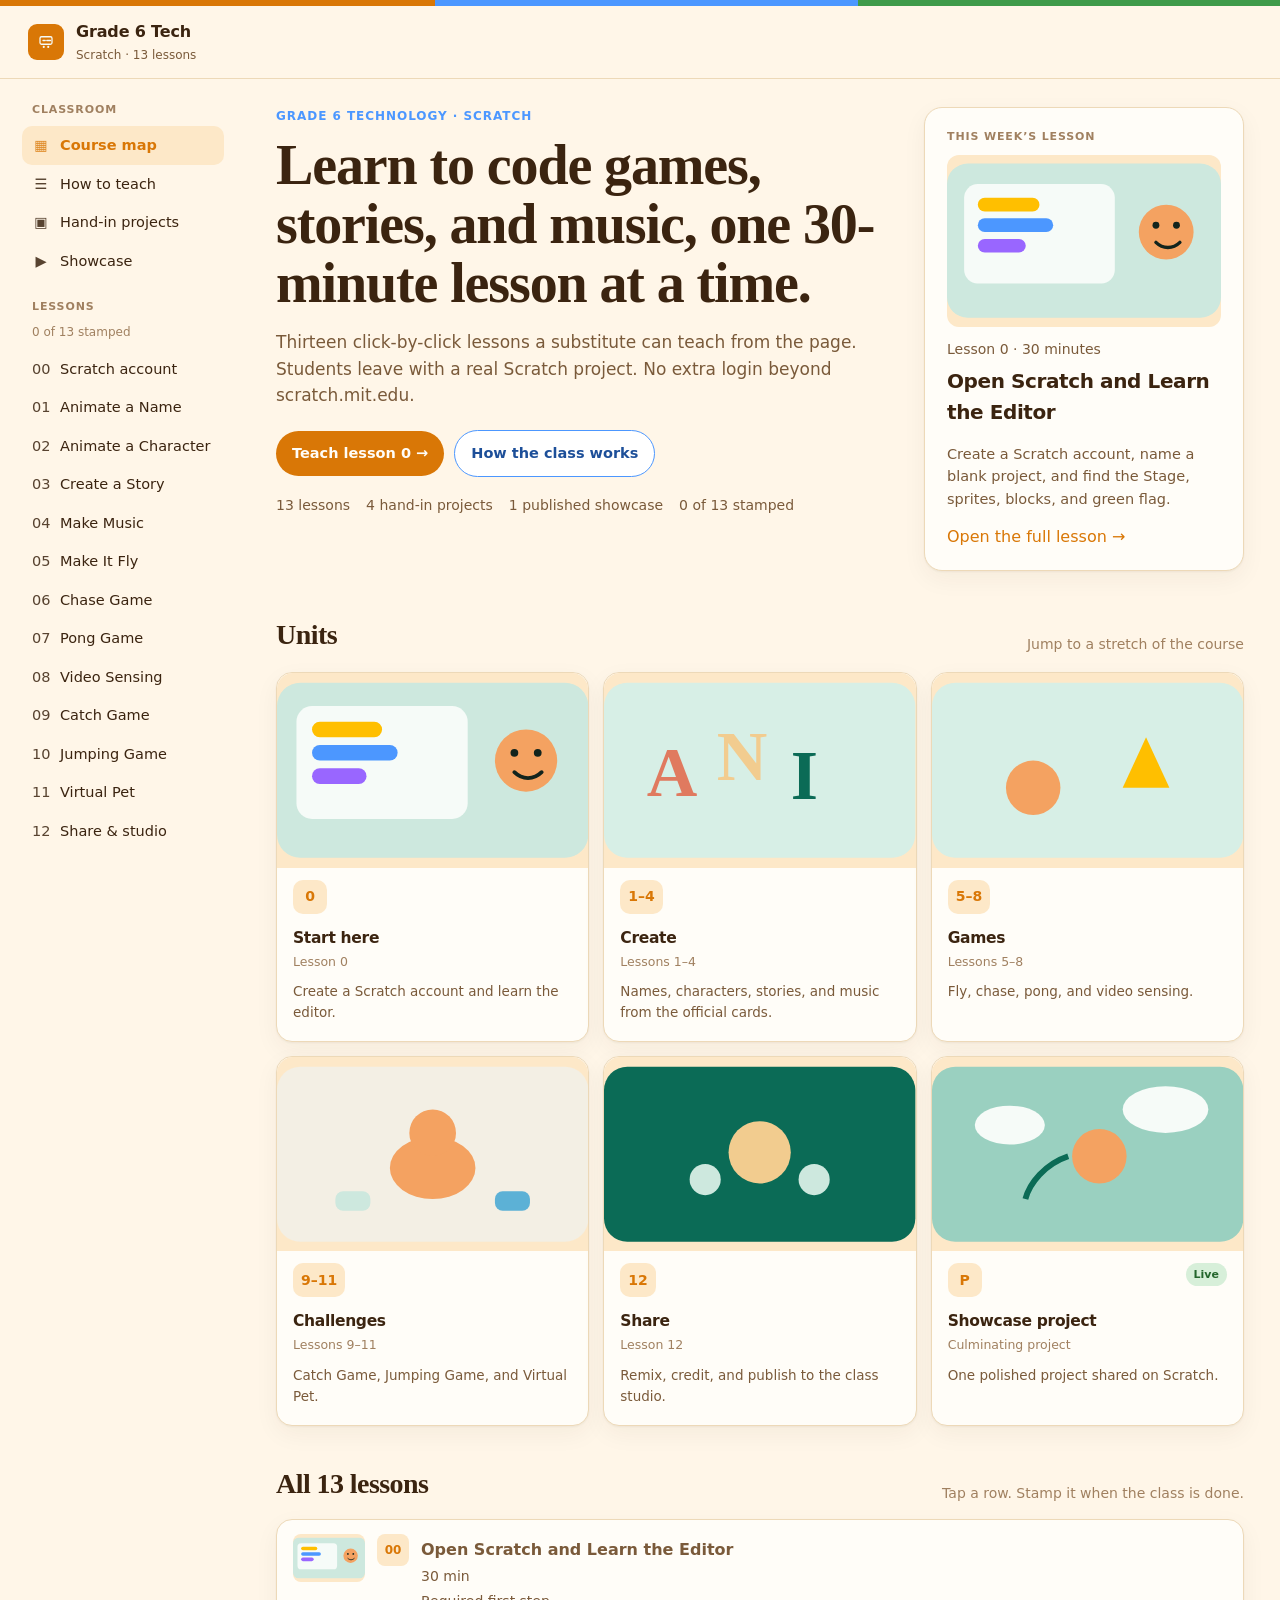
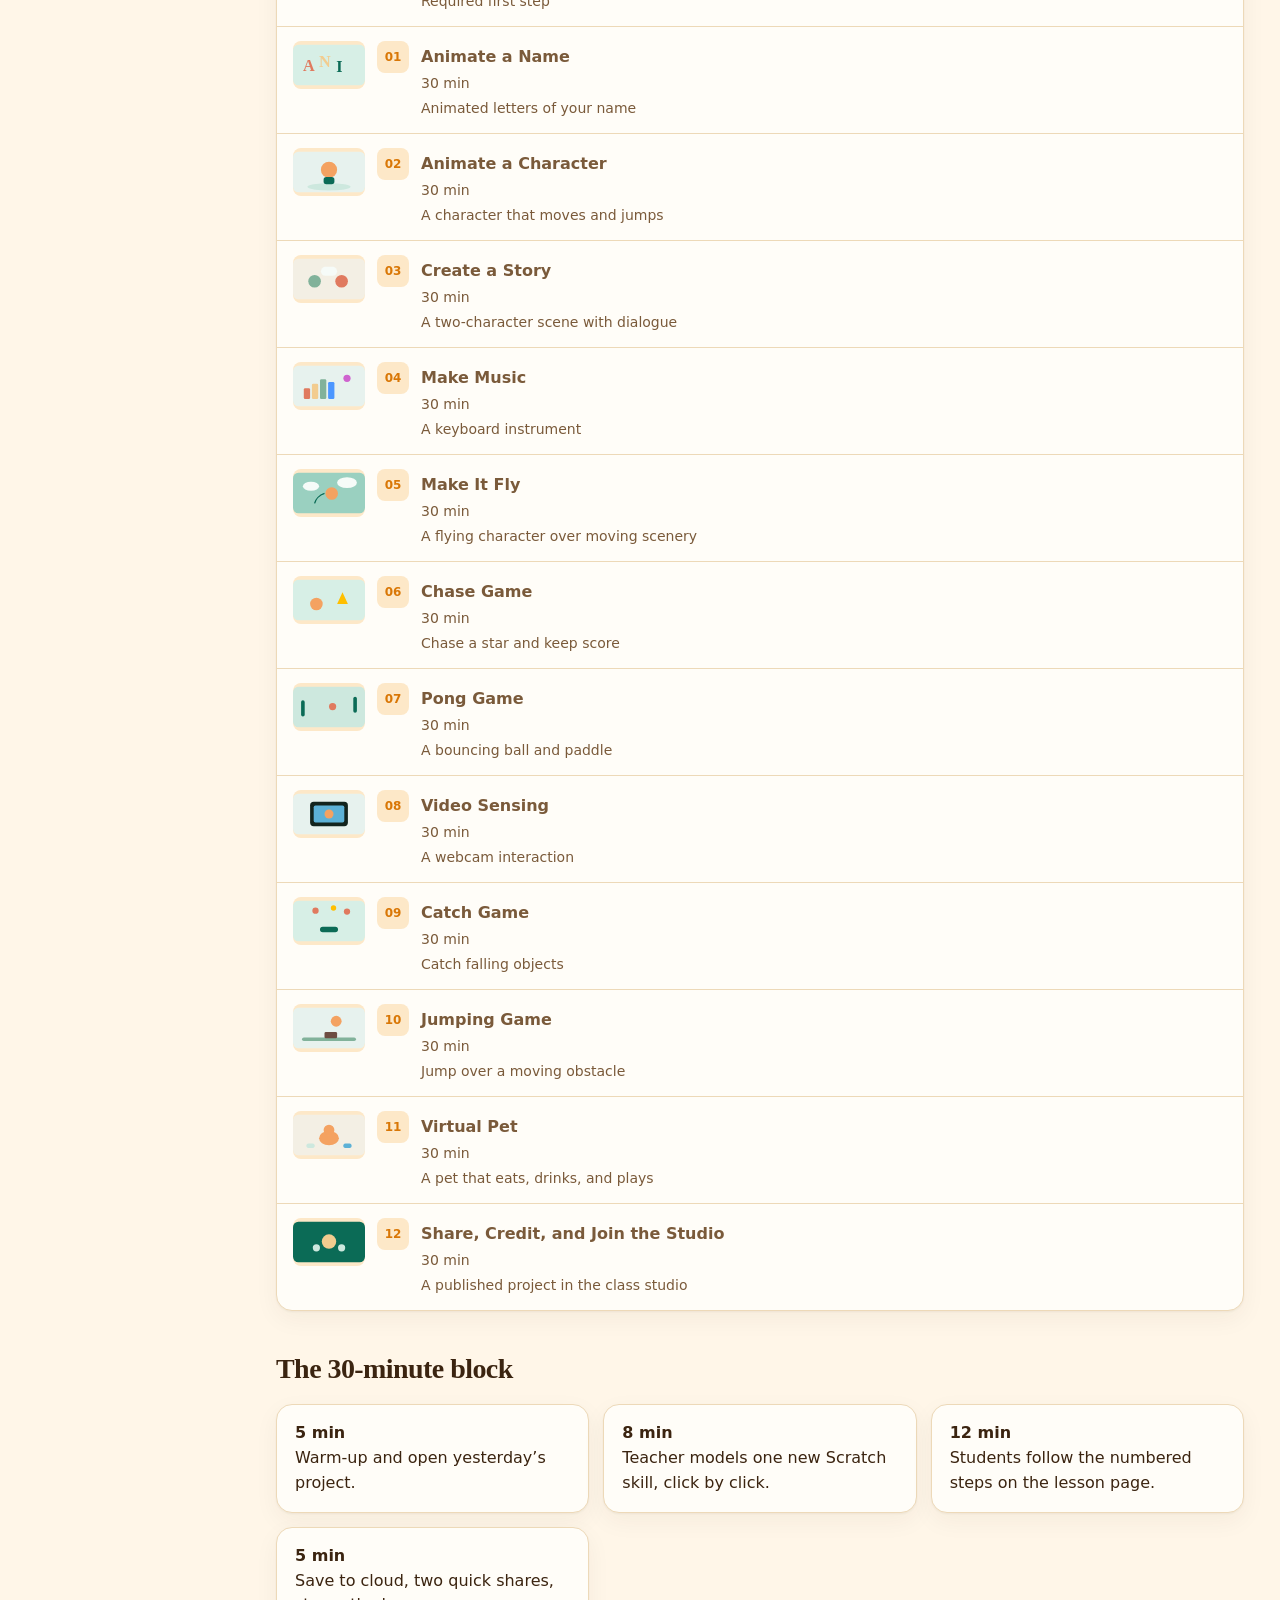
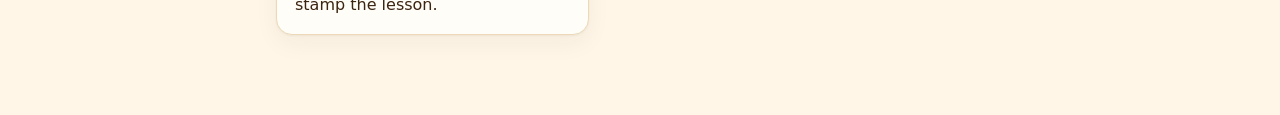
==== commit e5799cea: "Link three-colour palette on the home page" ====
--- a/index.html
+++ b/index.html
@@ -8,6 +8,7 @@
   <link rel="preconnect" href="https://fonts.googleapis.com" />
   <link href="https://fonts.googleapis.com/css2?family=Figtree:wght@400;500;600;650;700&family=Newsreader:opsz,wght@6..72,500;6..72,560;6..72,650&display=swap" rel="stylesheet" />
   <link rel="stylesheet" href="styles.css?v=3" />
+  <link rel="stylesheet" href="palette.css" />
 </head>
 <body>
   <div id="app">
--- a/styles.css
+++ b/styles.css
@@ -1,15 +1,15 @@
 :root {
-  --bg: #e7f2ee;
-  --surface: #eef7f3;
-  --paper: #f6fbf8;
-  --fg: #12241d;
-  --muted: #3d5a50;
-  --subtle: #6a867b;
-  --primary: #0b6b56;
-  --primary-soft: #cde8de;
-  --line: #c4ddd3;
-  --hover-line: #a6cbbd;
-  --shadow: 0 1px 2px rgba(18, 36, 29, 0.05), 0 8px 24px rgba(18, 36, 29, 0.05);
+  --bg: #fff6e8;
+  --surface: #fff9f0;
+  --paper: #fffdf8;
+  --fg: #3b2410;
+  --muted: #7a5a3a;
+  --subtle: #a08060;
+  --primary: #d97706;
+  --primary-soft: #fde8c8;
+  --line: #edd9b8;
+  --hover-line: #e0c49a;
+  --shadow: 0 1px 2px rgba(59, 36, 16, 0.05), 0 8px 24px rgba(59, 36, 16, 0.05);
   --font-sans: "Figtree", ui-sans-serif, system-ui, sans-serif;
   --font-display: "Newsreader", "Iowan Old Style", Georgia, serif;
 }
@@ -100,7 +100,7 @@
   text-decoration: none;
   font-size: 14.5px;
 }
-.nav-link:hover { background: rgba(11, 107, 86, 0.07); text-decoration: none; }
+.nav-link:hover { background: rgba(217, 119, 6, 0.07); text-decoration: none; }
 .nav-link.active { background: var(--primary-soft); color: var(--primary); font-weight: 600; }
 .nav-ico { width: 18px; text-align: center; opacity: 0.85; }
 
@@ -108,7 +108,7 @@
   position: fixed;
   inset: 65px 0 0;
   z-index: 30;
-  background: rgba(231, 242, 238, 0.97);
+  background: rgba(255, 246, 232, 0.97);
   overflow: auto;
   padding: 16px;
 }
@@ -142,8 +142,8 @@
   text-decoration: none;
 }
 .btn:hover { text-decoration: none; }
-.btn-primary { background: var(--primary); color: #f6fbf8; }
-.btn-primary:hover { background: #084d3e; }
+.btn-primary { background: var(--primary); color: #fffdf8; }
+.btn-primary:hover { background: #b45309; }
 .btn-ghost {
   background: #fff;
   color: var(--fg);
@@ -251,7 +251,7 @@
   right: 12px;
   bottom: 12px;
   width: 132px;
-  background: rgba(246, 251, 248, 0.92);
+  background: rgba(255, 253, 248, 0.92);
   border: 1px solid var(--line);
   border-radius: 12px;
   padding: 6px;
@@ -288,7 +288,7 @@
   text-decoration: none;
 }
 .lesson-row.bordered { border-top: 1px solid var(--line); }
-.lesson-row:hover { background: rgba(205, 232, 222, 0.45); text-decoration: none; }
+.lesson-row:hover { background: rgba(253, 232, 200, 0.55); text-decoration: none; }
 .row-top { display: flex; justify-content: space-between; gap: 8px; flex-wrap: wrap; }
 .row-top strong { font-family: var(--font-sans); font-size: 16px; }
 .mins { font-size: 12px; color: var(--subtle); }
@@ -326,7 +326,7 @@
   color: inherit;
 }
 .step-card:hover, .check-card:hover { border-color: var(--hover-line); }
-.step-card.done, .check-card.done { background: rgba(205, 232, 222, 0.7); border-color: rgba(11, 107, 86, 0.28); }
+.step-card.done, .check-card.done { background: rgba(253, 232, 200, 0.75); border-color: rgba(217, 119, 6, 0.28); }
 .step-num {
   width: 32px;
   height: 32px;
@@ -340,7 +340,7 @@
   flex-shrink: 0;
   font-variant-numeric: tabular-nums;
 }
-.step-num.stamped, .step-card.done .step-num { background: var(--primary); color: #f6fbf8; }
+.step-num.stamped, .step-card.done .step-num { background: var(--primary); color: #fffdf8; }
 .step-body { min-width: 0; flex: 1; }
 .step-body strong { display: block; }
 .step-body span { display: block; margin-top: 4px; color: var(--muted); font-size: 14px; line-height: 1.5; }
@@ -355,7 +355,7 @@
   place-items: center;
   font-size: 12px;
   flex-shrink: 0;
-  color: #f6fbf8;
+  color: #fffdf8;
 }
 .check-card.done .check-box { background: var(--primary); border-color: var(--primary); }
 .check-card.done span:last-child { color: var(--muted); text-decoration: line-through; }
--- a/palette.css
+++ b/palette.css
@@ -0,0 +1,16 @@
+:root {
+  --accent: #4c97ff;
+  --highlight: #3f9b4a;
+  --accent-soft: #dbe8ff;
+  --highlight-soft: #d7efd9;
+}
+body::before {
+  content: "";
+  display: block;
+  height: 6px;
+  background: linear-gradient(90deg, var(--primary) 0 34%, var(--accent) 34% 67%, var(--highlight) 67% 100%);
+}
+.kicker { color: var(--accent); }
+.badge { background: var(--highlight-soft); color: #24662c; }
+.btn-ghost { border-color: var(--accent); color: #1d4f99; }
+@media print { body::before { display: none; } }
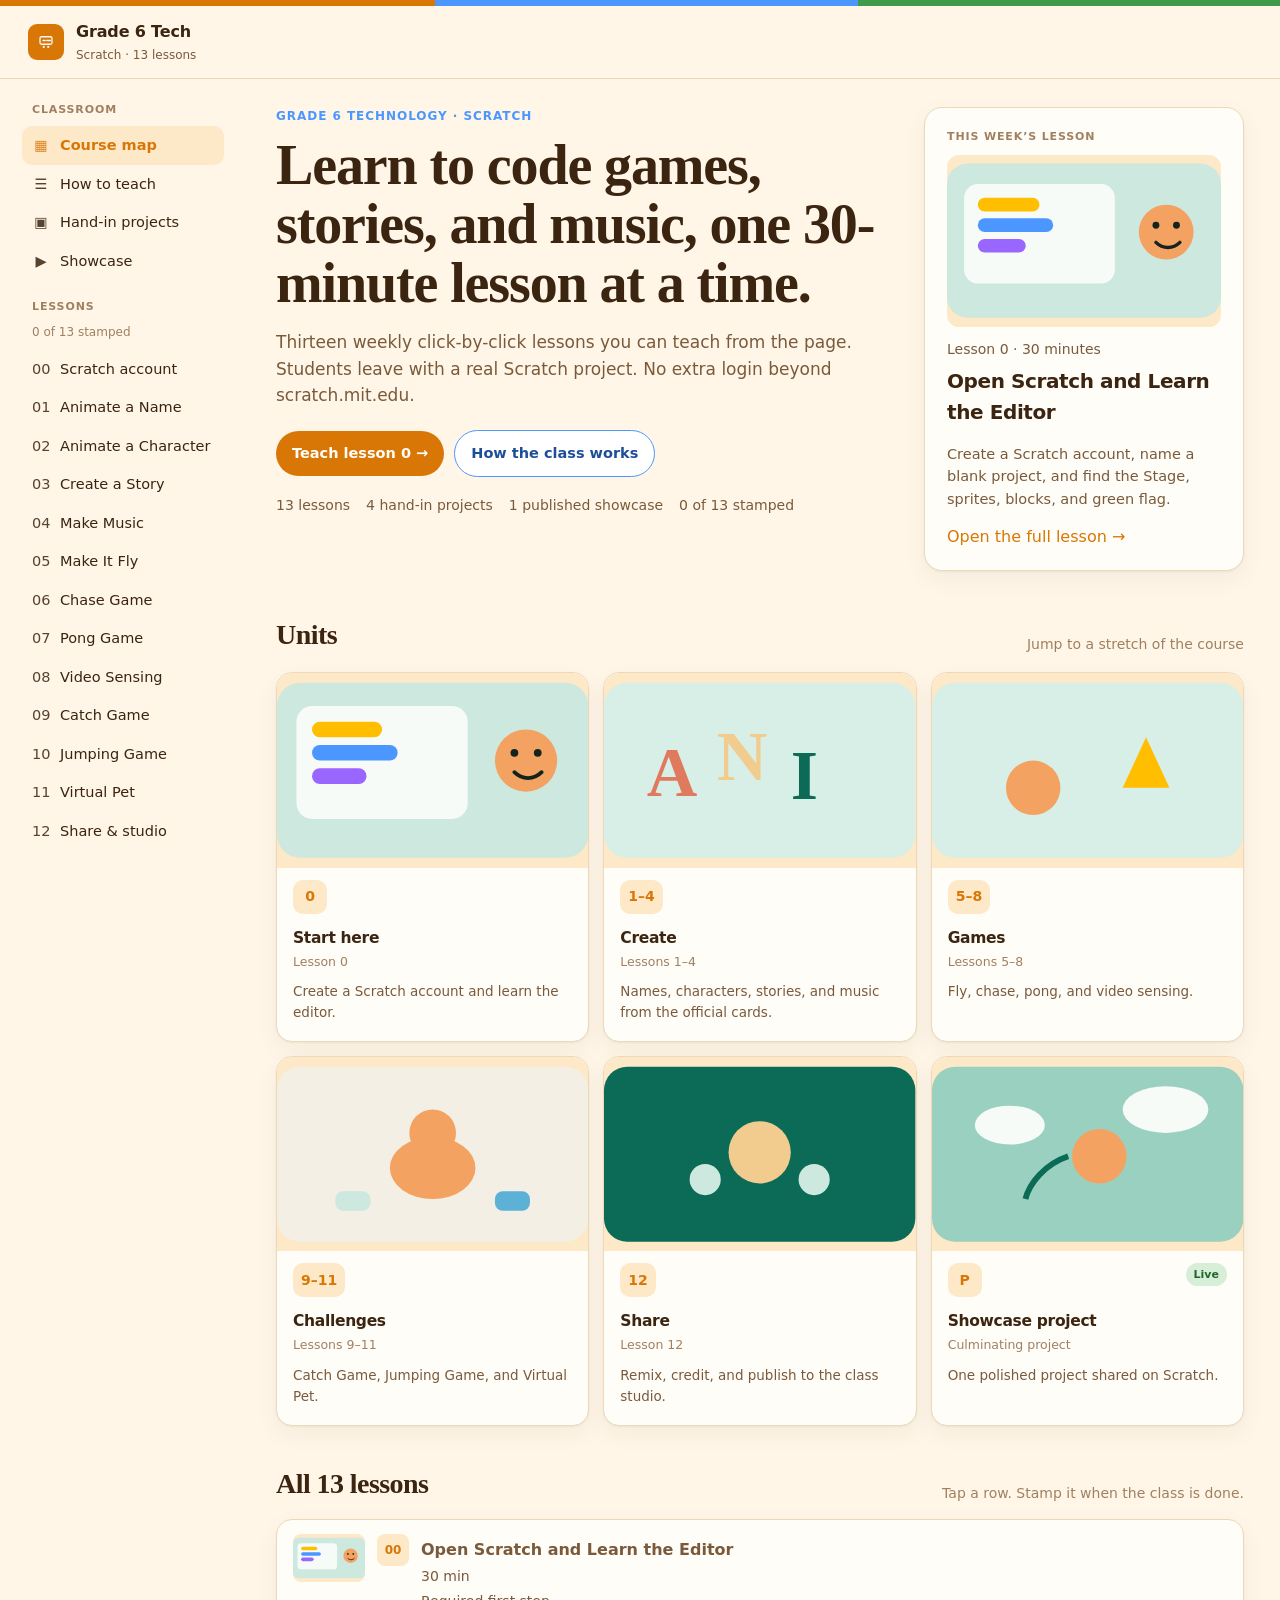
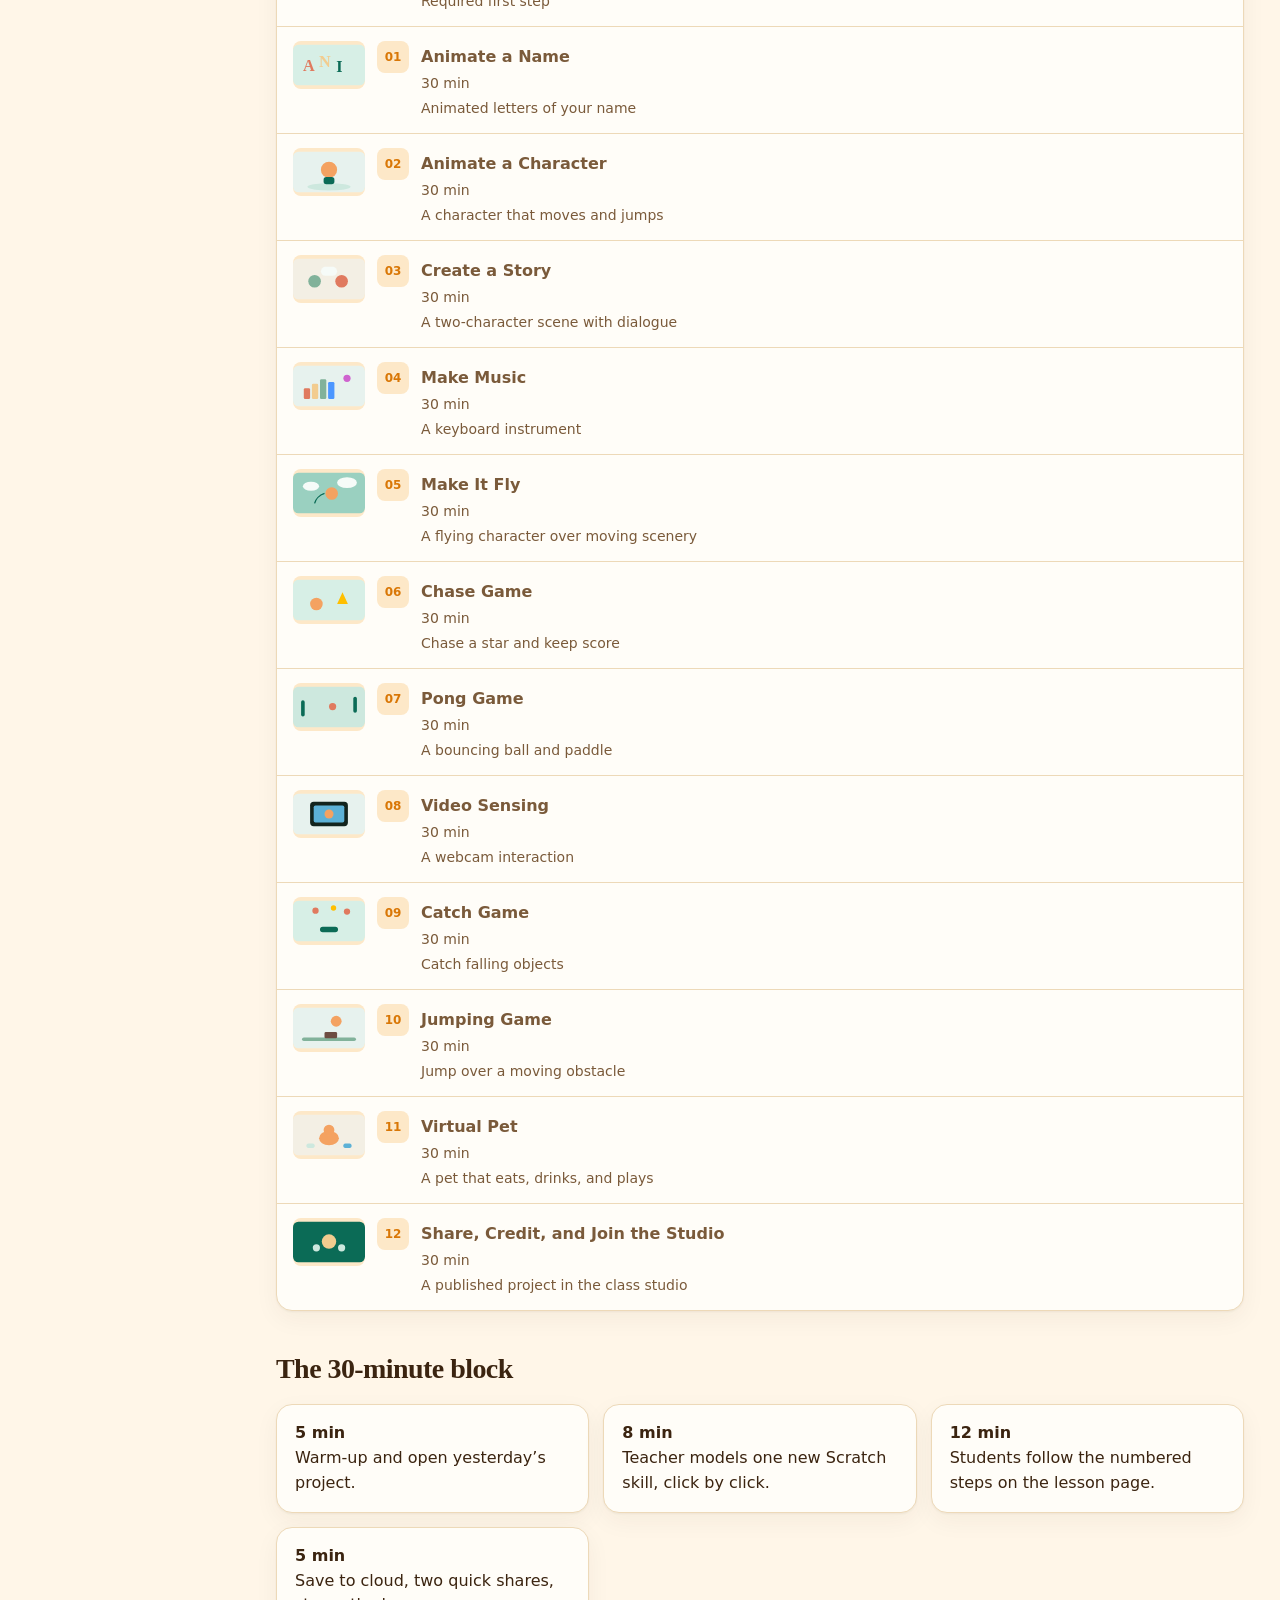
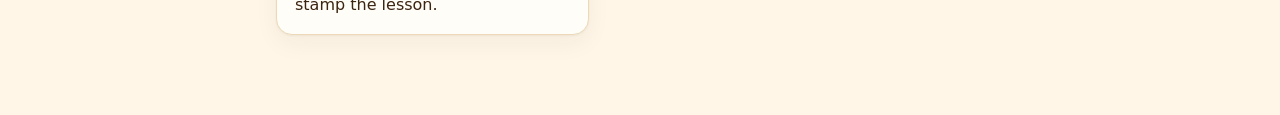
==== commit c75281ad: "Replace substitute-teacher headlines with weekly-lesson wording" ====
--- a/index.html
+++ b/index.html
@@ -16,7 +16,7 @@
       <div>
         <p class="kicker">Grade 6 Technology · Scratch</p>
         <h1>Learn to code games, stories, and music, one 30-minute lesson at a time.</h1>
-        <p class="lead">Thirteen click-by-click lessons a substitute can teach from the page. Students leave with a real Scratch project. No extra login beyond scratch.mit.edu.</p>
+        <p class="lead">Thirteen weekly click-by-click lessons you can teach from the page. Students leave with a real Scratch project. No extra login beyond scratch.mit.edu.</p>
         <div class="actions">
           <a class="btn btn-primary" id="teach-now" href="lesson.html?n=0">Teach lesson 0 →</a>
           <a class="btn btn-ghost" href="how-to.html">How the class works</a>
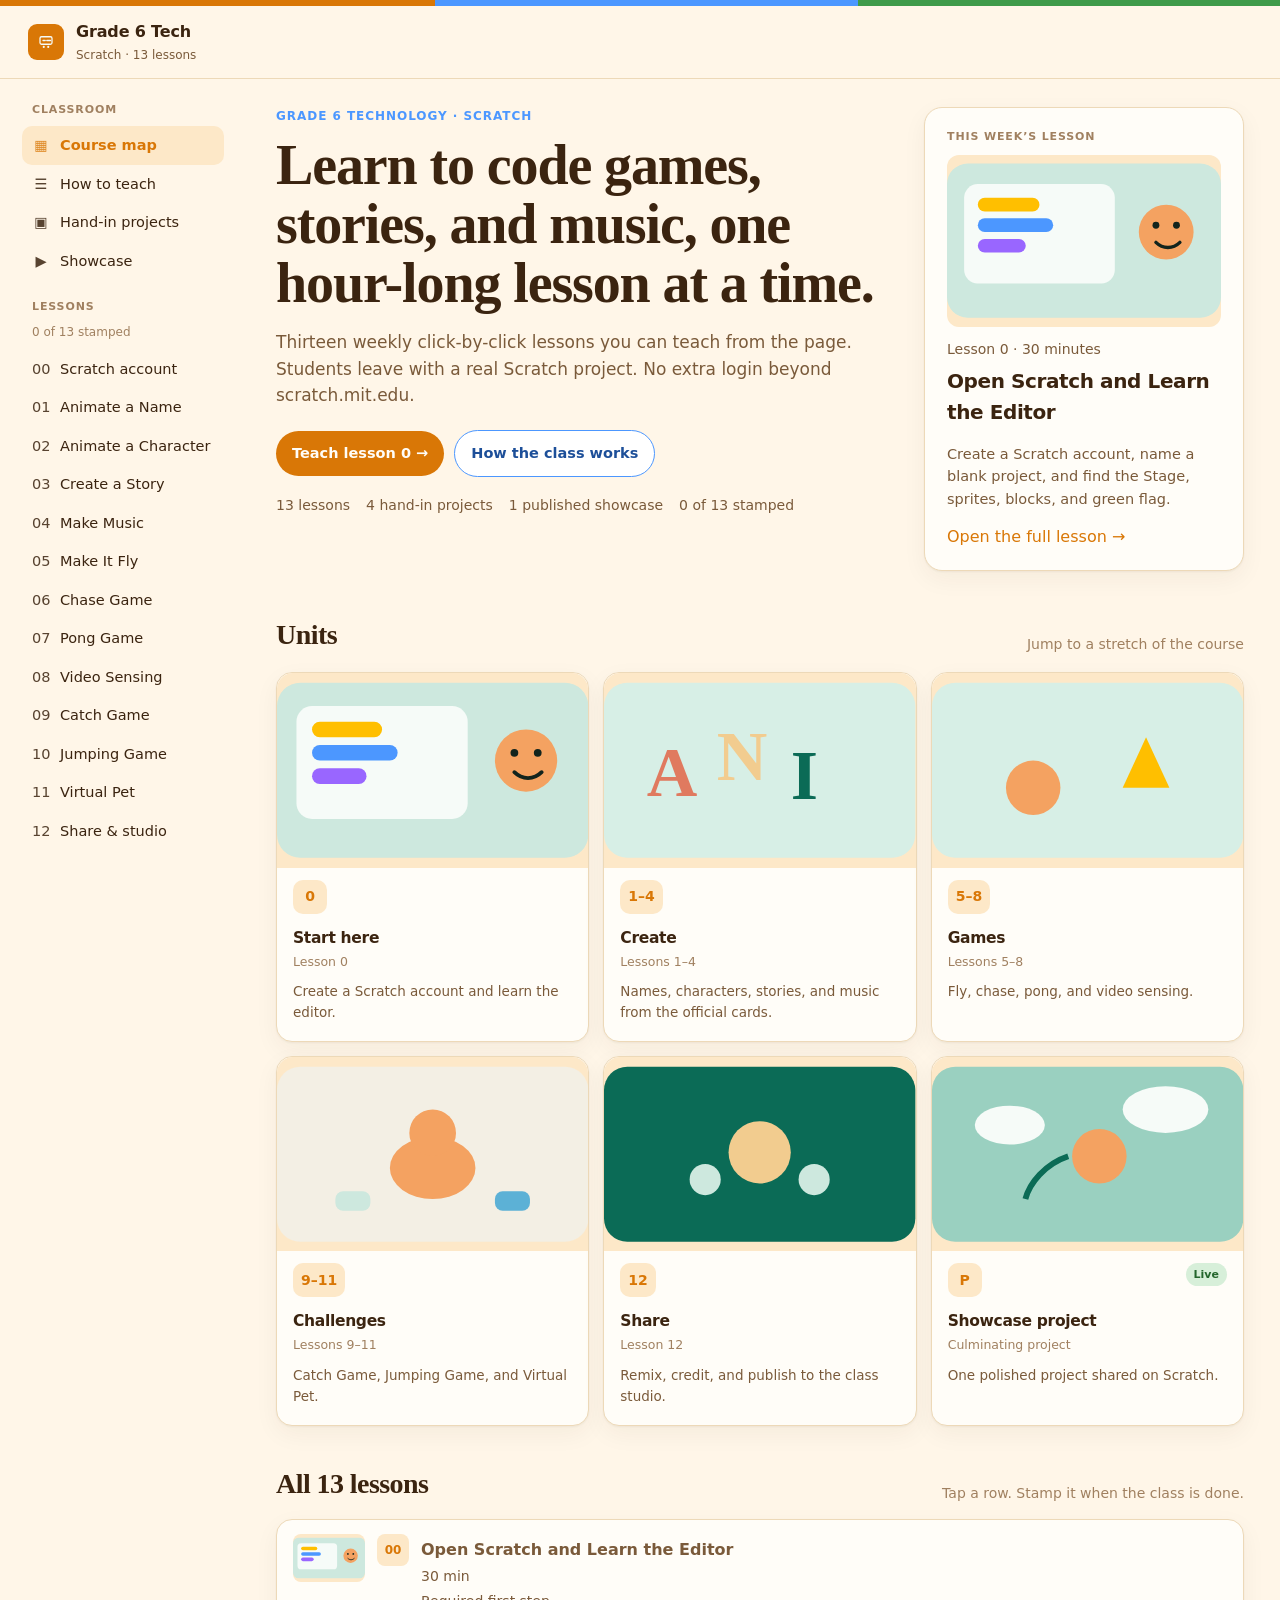
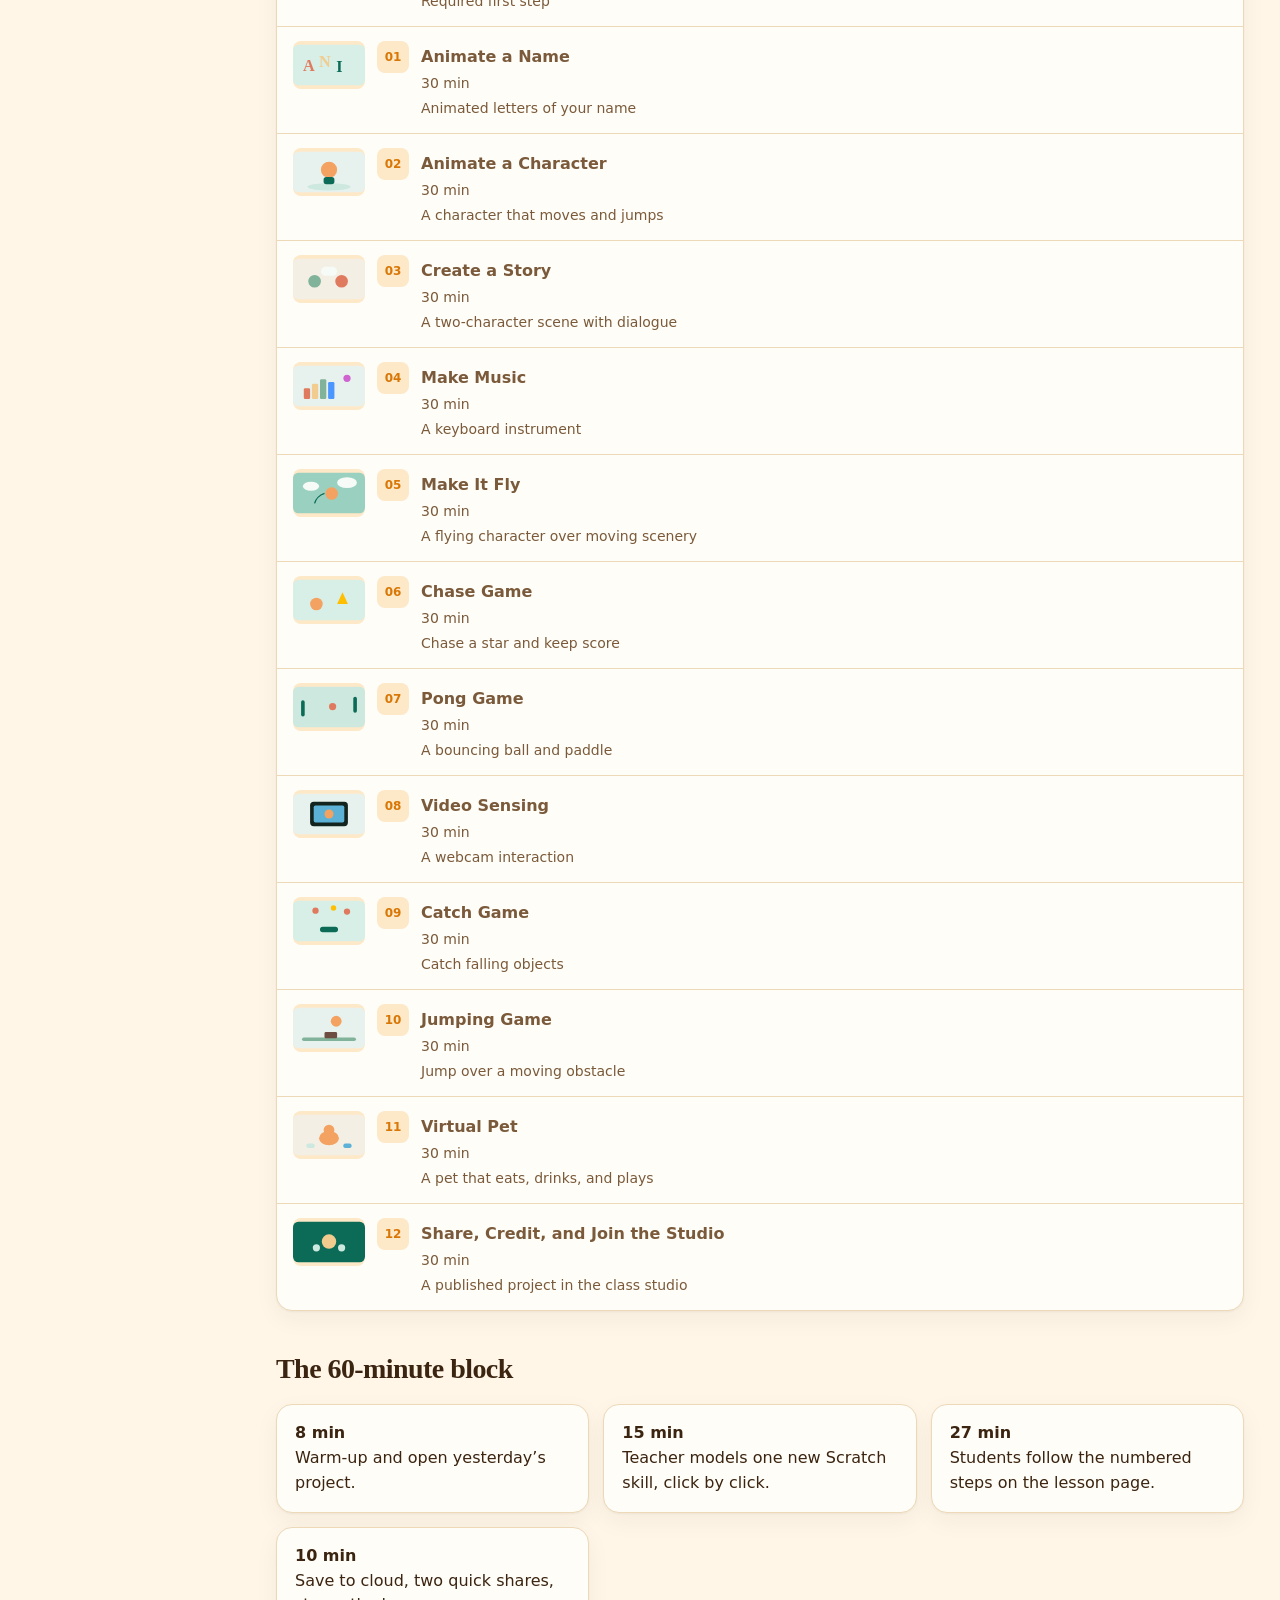
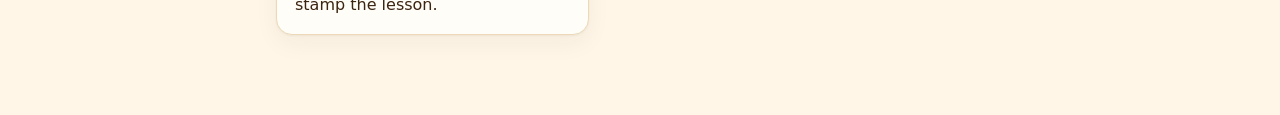
==== commit be015444: "Describe Scratch lessons as hour-long (60-minute block)" ====
--- a/index.html
+++ b/index.html
@@ -15,7 +15,7 @@
     <div class="hero-grid">
       <div>
         <p class="kicker">Grade 6 Technology · Scratch</p>
-        <h1>Learn to code games, stories, and music, one 30-minute lesson at a time.</h1>
+        <h1>Learn to code games, stories, and music, one hour-long lesson at a time.</h1>
         <p class="lead">Thirteen weekly click-by-click lessons you can teach from the page. Students leave with a real Scratch project. No extra login beyond scratch.mit.edu.</p>
         <div class="actions">
           <a class="btn btn-primary" id="teach-now" href="lesson.html?n=0">Teach lesson 0 →</a>
@@ -86,12 +86,12 @@
     </div>
     <div class="lesson-list" id="lesson-list" style="margin-top:14px;"></div>
 
-    <h2>The 30-minute block</h2>
+    <h2>The 60-minute block</h2>
     <div class="cards">
-      <div class="note" style="margin:0;"><strong>5 min</strong><br>Warm-up and open yesterday’s project.</div>
-      <div class="note" style="margin:0;"><strong>8 min</strong><br>Teacher models one new Scratch skill, click by click.</div>
-      <div class="note" style="margin:0;"><strong>12 min</strong><br>Students follow the numbered steps on the lesson page.</div>
-      <div class="note" style="margin:0;"><strong>5 min</strong><br>Save to cloud, two quick shares, stamp the lesson.</div>
+      <div class="note" style="margin:0;"><strong>8 min</strong><br>Warm-up and open yesterday’s project.</div>
+      <div class="note" style="margin:0;"><strong>15 min</strong><br>Teacher models one new Scratch skill, click by click.</div>
+      <div class="note" style="margin:0;"><strong>27 min</strong><br>Students follow the numbered steps on the lesson page.</div>
+      <div class="note" style="margin:0;"><strong>10 min</strong><br>Save to cloud, two quick shares, stamp the lesson.</div>
     </div>
   </div>
   <script src="lessons-a1.js"></script>
